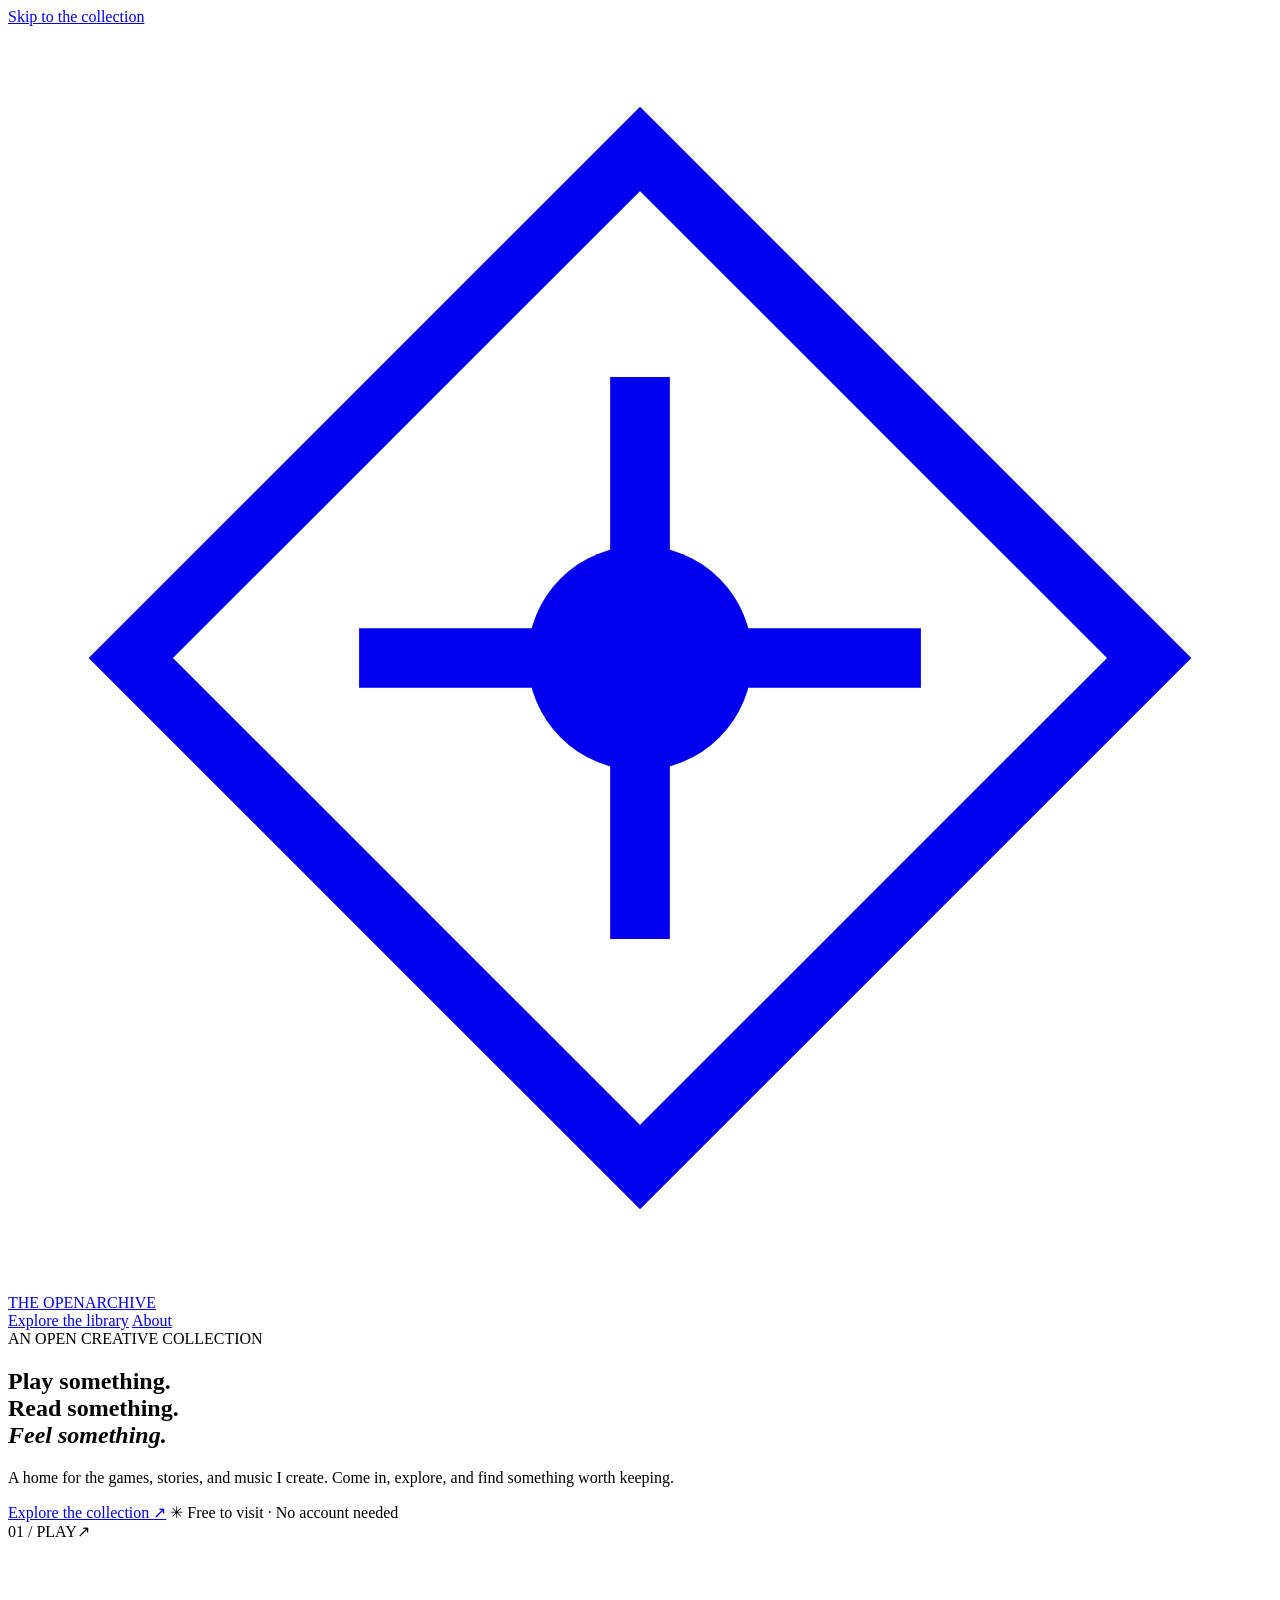
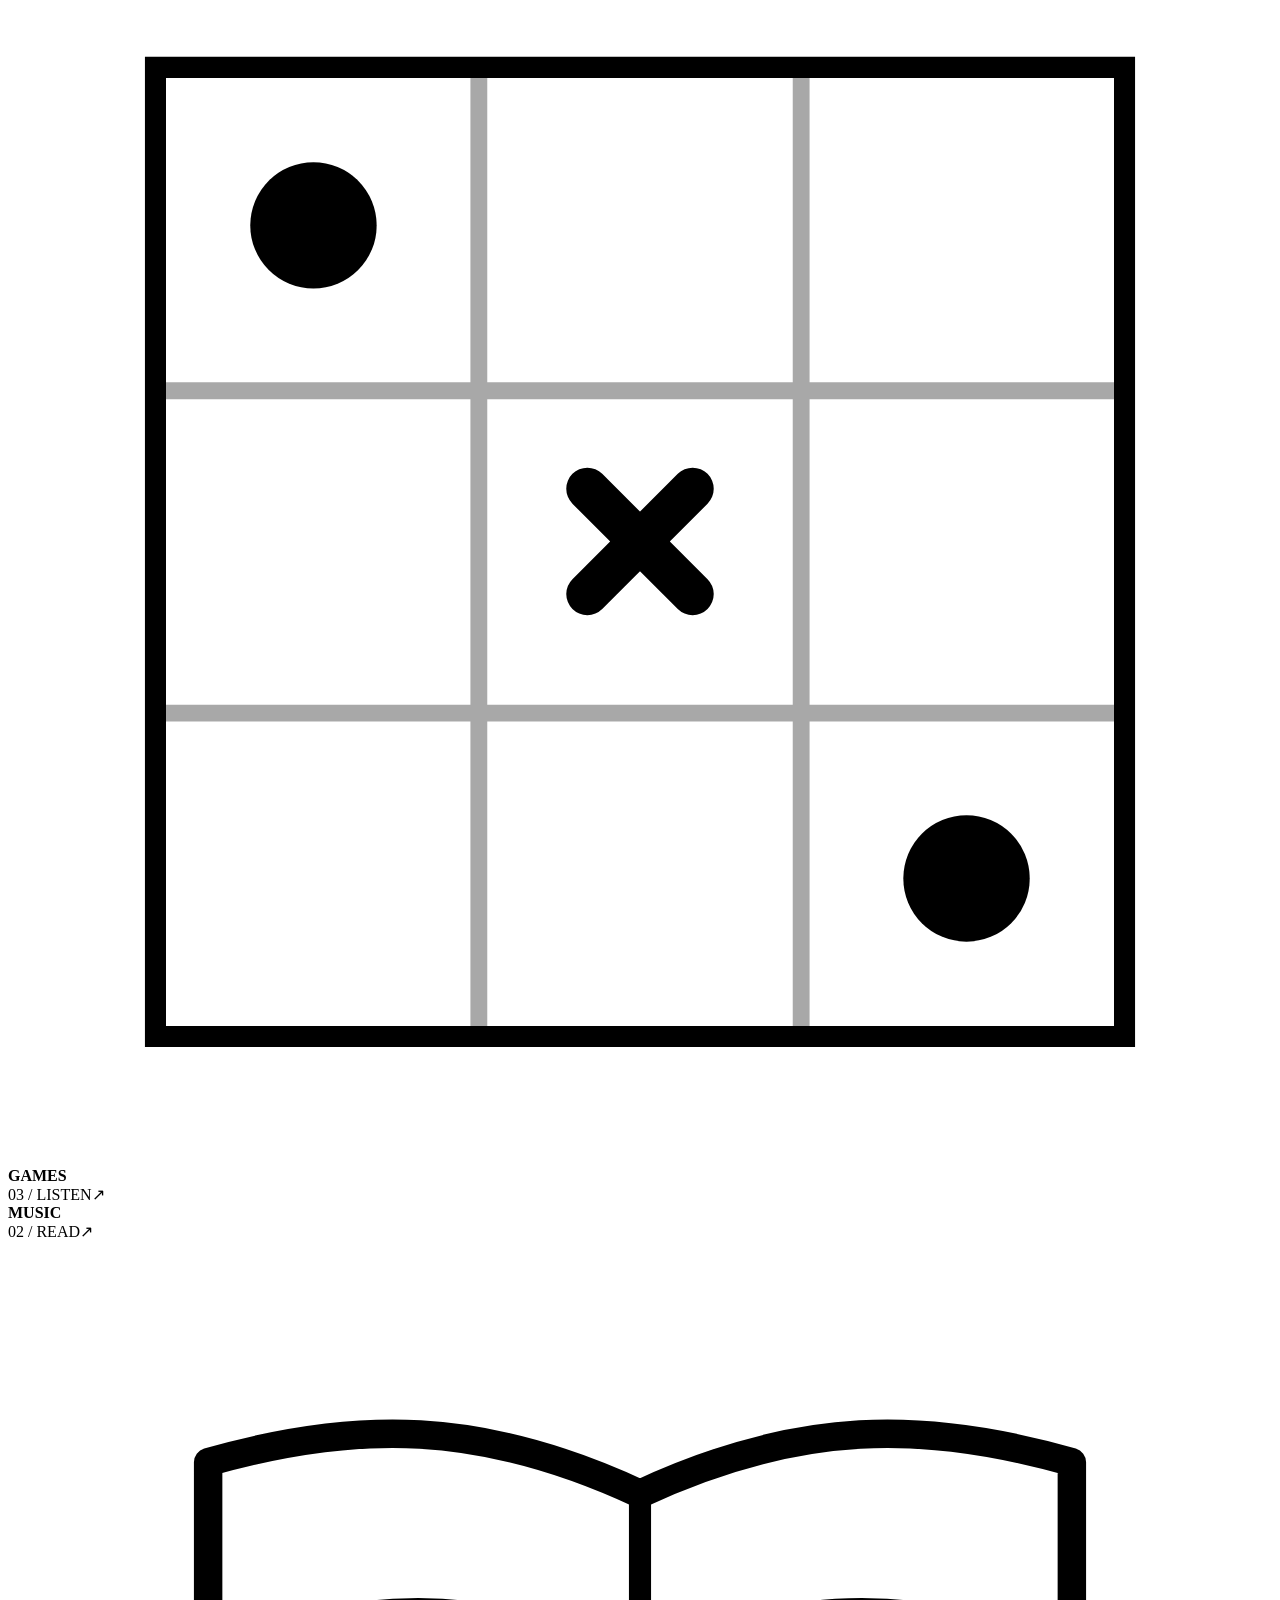
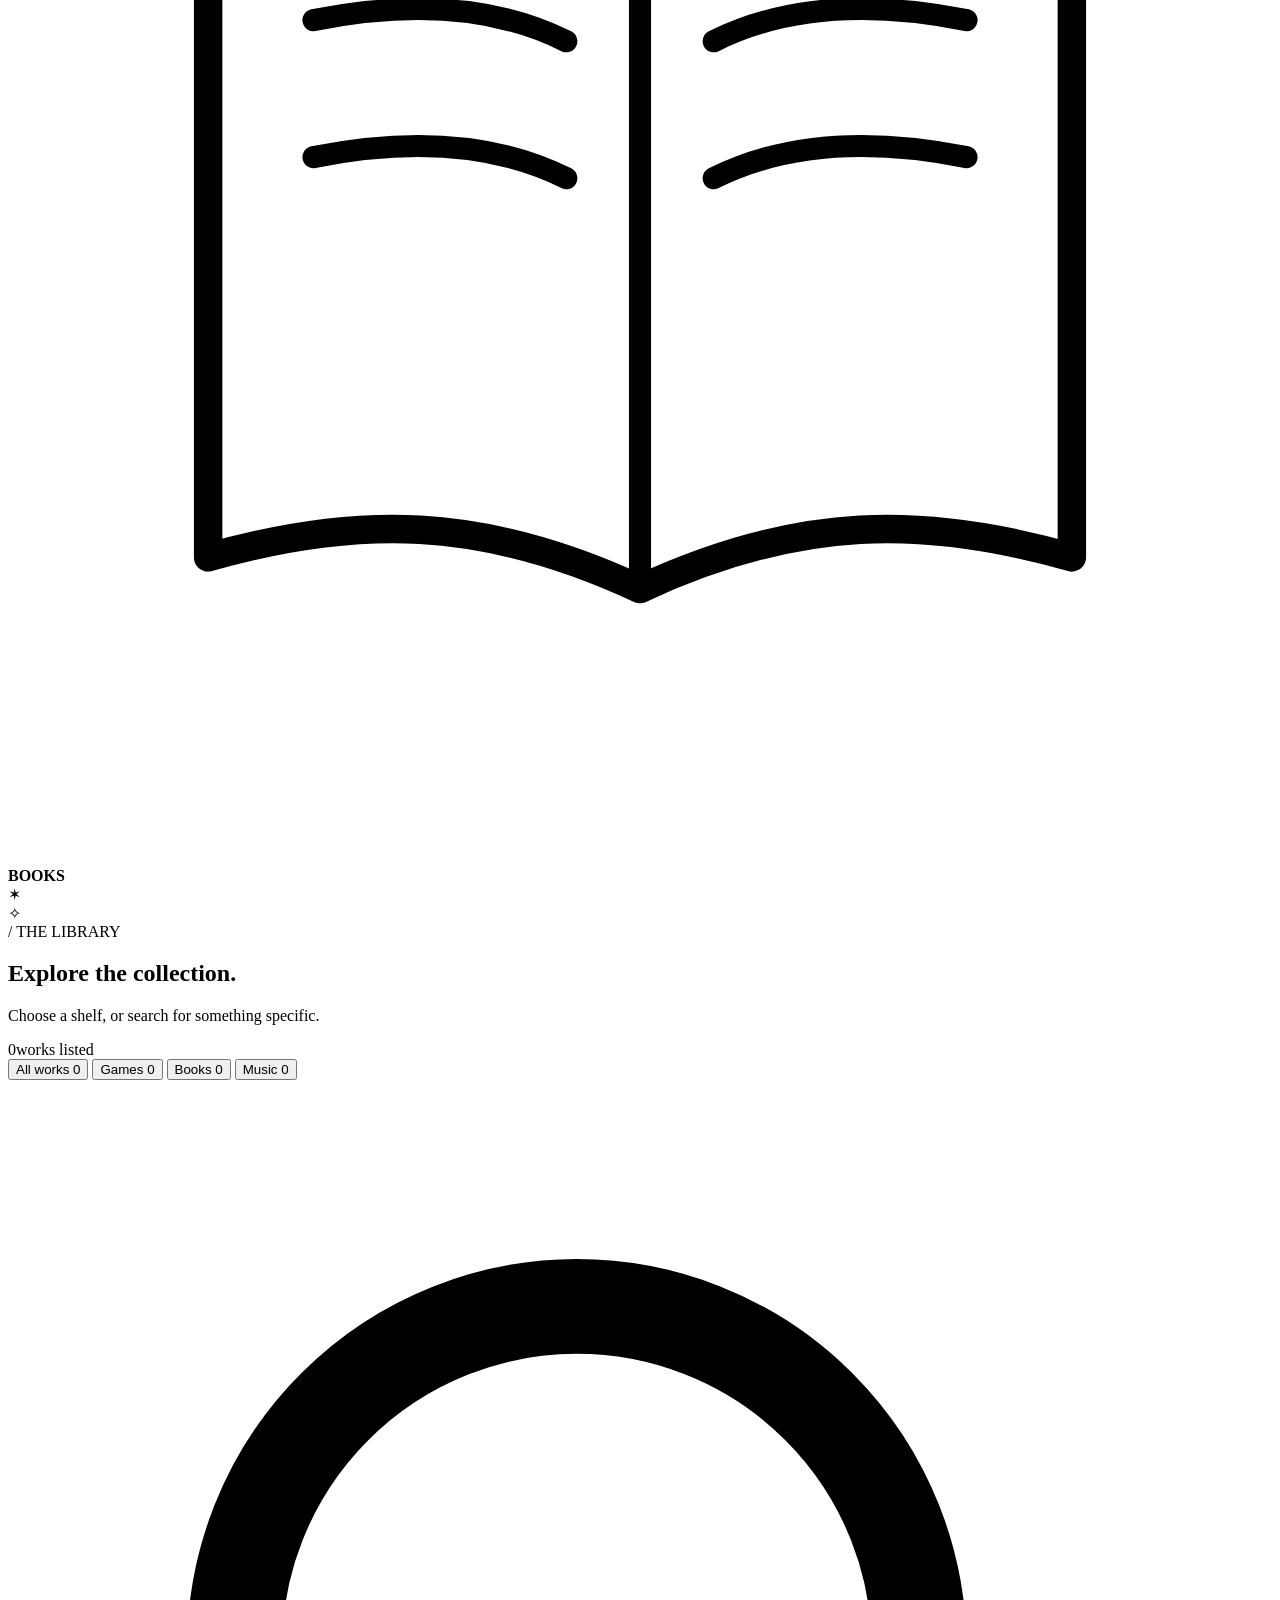
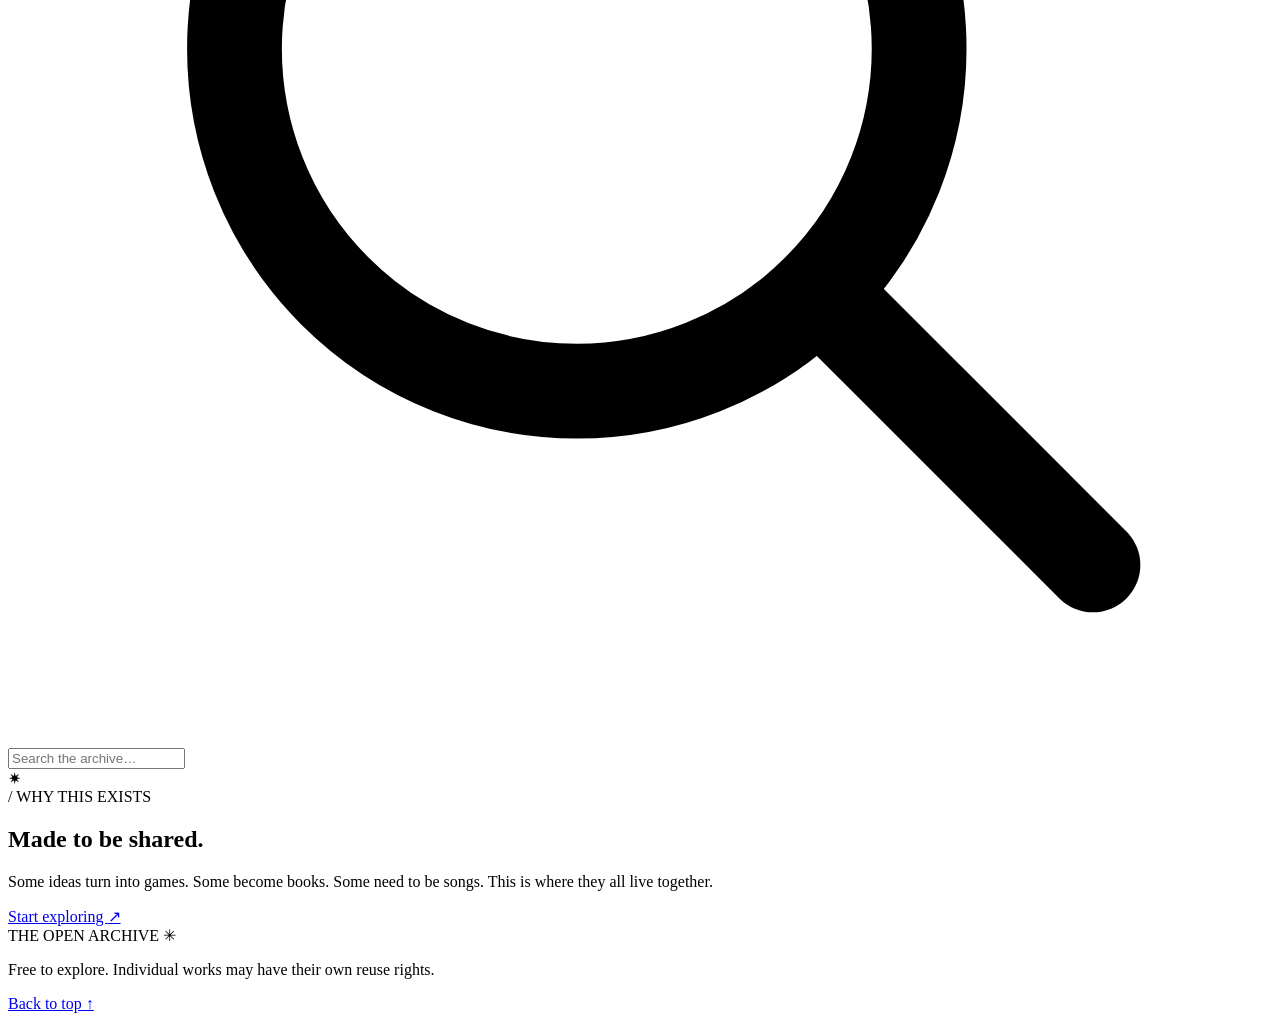
==== index.html @ f25e376e "Place index.html at site root for GitHub Pages" ====
<!doctype html>
<html lang="en">
<head>
  <meta charset="utf-8">
  <meta name="viewport" content="width=device-width, initial-scale=1">
  <meta name="theme-color" content="#11121b">
  <meta name="description" content="A free-to-visit creative library of original games, books, and songs.">
  <title>The Open Archive — Games, Books & Music</title>
  <link rel="icon" type="image/svg+xml" href="assets/favicon.svg">
  <link rel="stylesheet" href="styles.css">
  <script src="catalog.js" defer></script>
  <script src="app.js" defer></script>
</head>
<body>
  <a class="skip-link" href="#collection">Skip to the collection</a>
  <div class="page-glow" aria-hidden="true"></div>

  <header class="site-header container">
    <a class="brand" href="./" aria-label="The Open Archive — home">
      <span class="brand-mark" aria-hidden="true">
        <svg viewBox="0 0 36 36" fill="none"><path d="M18 3.5 32.5 18 18 32.5 3.5 18 18 3.5Z" stroke="currentColor" stroke-width="1.7"/><path d="M18 10v16M10 18h16" stroke="currentColor" stroke-width="1.7"/><circle cx="18" cy="18" r="3.2" fill="currentColor"/></svg>
      </span>
      <span class="brand-text">THE OPEN<span>ARCHIVE</span></span>
    </a>
    <nav class="header-nav" aria-label="Main navigation">
      <a href="#collection">Explore the library</a>
      <a href="#about" class="nav-about">About</a>
    </nav>
  </header>

  <main>
    <section class="hero container" aria-labelledby="hero-title">
      <div class="hero-copy">
        <div class="eyebrow"><span class="eyebrow-dot" aria-hidden="true"></span> AN OPEN CREATIVE COLLECTION</div>
        <h1 id="hero-title">Play something.<br>Read something.<br><em>Feel something.</em></h1>
        <p class="hero-description" id="site-intro">A home for the games, stories, and music I create. Come in, explore, and find something worth keeping.</p>
        <div class="hero-actions">
          <a class="primary-button" href="#collection">Explore the collection <span aria-hidden="true">↗</span></a>
          <span class="free-note"><span class="free-note-star" aria-hidden="true">✳</span> Free to visit · No account needed</span>
        </div>
      </div>

      <div class="hero-art" aria-hidden="true">
        <div class="art-orbit orbit-back"></div>
        <div class="art-orbit orbit-front"></div>
        <div class="art-card art-games"><div class="art-card-top"><span>01 / PLAY</span><span>↗</span></div><svg viewBox="0 0 120 116" fill="none"><path d="M14 12H106V104H14V12Z" stroke="currentColor" stroke-width="2"/><path d="M44.7 12V104M75.3 12V104M14 42.7H106M14 73.3H106" stroke="currentColor" stroke-opacity=".34" stroke-width="1.6"/><path d="m55 52 10 10m0-10L55 62" stroke="currentColor" stroke-width="4" stroke-linecap="round"/><circle cx="29" cy="27" r="6" fill="currentColor"/><circle cx="91" cy="89" r="6" fill="currentColor"/></svg><strong>GAMES</strong></div>
        <div class="art-card art-music"><div class="art-card-top"><span>03 / LISTEN</span><span>↗</span></div><div class="wave-bars"><i></i><i></i><i></i><i></i><i></i><i></i><i></i><i></i><i></i><i></i><i></i></div><strong>MUSIC</strong></div>
        <div class="art-card art-books"><div class="art-card-top"><span>02 / READ</span><span>↗</span></div><svg viewBox="0 0 120 116" fill="none"><path d="M60 24c-15-7-27-7-41-3v66c14-4 26-4 41 3 15-7 27-7 41-3V21c-14-4-26-4-41 3Z" stroke="currentColor" stroke-width="2.7" stroke-linejoin="round"/><path d="M60 24v66M29 36c10-2 18-1 24 2M29 49c10-2 18-1 24 2M67 38c6-3 14-4 24-2M67 51c6-3 14-4 24-2" stroke="currentColor" stroke-width="2.1" stroke-linecap="round"/></svg><strong>BOOKS</strong></div>
        <div class="art-spark art-spark-one">✶</div><div class="art-spark art-spark-two">✧</div>
      </div>
    </section>

    <section class="library-section" id="collection" aria-labelledby="collection-title">
      <div class="container">
        <div class="section-heading">
          <div><div class="section-overline">/ THE LIBRARY</div><h2 id="collection-title">Explore the collection<span class="title-dot">.</span></h2><p>Choose a shelf, or search for something specific.</p></div>
          <div class="collection-count"><span id="visible-count">0</span><span id="count-word">works listed</span></div>
        </div>
        <div class="toolbar">
          <div class="filter-tabs" role="group" aria-label="Filter by type">
            <button class="filter is-active" data-filter="all" type="button" aria-pressed="true">All works <span id="count-all">0</span></button>
            <button class="filter" data-filter="games" type="button" aria-pressed="false">Games <span id="count-games">0</span></button>
            <button class="filter" data-filter="books" type="button" aria-pressed="false">Books <span id="count-books">0</span></button>
            <button class="filter" data-filter="music" type="button" aria-pressed="false">Music <span id="count-music">0</span></button>
          </div>
          <label class="search-box" for="search-input">
            <svg viewBox="0 0 24 24" fill="none" aria-hidden="true"><circle cx="10.8" cy="10.8" r="6.5" stroke="currentColor" stroke-width="1.8"/><path d="m16 16 4.6 4.6" stroke="currentColor" stroke-width="1.8" stroke-linecap="round"/></svg>
            <input id="search-input" type="search" placeholder="Search the archive…" autocomplete="off" aria-label="Search games, books, and music">
          </label>
        </div>
        <div class="works-grid" id="works-grid" aria-live="polite"></div>
        <div class="empty-state" id="empty-state" hidden>
          <span class="empty-symbol" aria-hidden="true">✳</span>
          <h3 id="empty-title">Nothing on this shelf yet.</h3>
          <p id="empty-description">New work will appear here when it is added.</p>
          <button type="button" id="clear-filters">Show all works</button>
        </div>
      </div>
    </section>

    <section class="about-section container" id="about">
      <div class="about-icon" aria-hidden="true">✷</div>
      <div class="about-copy"><div class="section-overline">/ WHY THIS EXISTS</div><h2>Made to be shared.</h2><p id="about-text">Some ideas turn into games. Some become books. Some need to be songs. This is where they all live together.</p></div>
      <a href="#collection" class="about-link">Start exploring <span aria-hidden="true">↗</span></a>
    </section>
  </main>

  <footer class="site-footer"><div class="container footer-content"><div class="footer-brand">THE OPEN ARCHIVE <span>✳</span></div><p>Free to explore. Individual works may have their own reuse rights.</p><a href="#" id="back-to-top">Back to top ↑</a></div></footer>
</body>
</html>
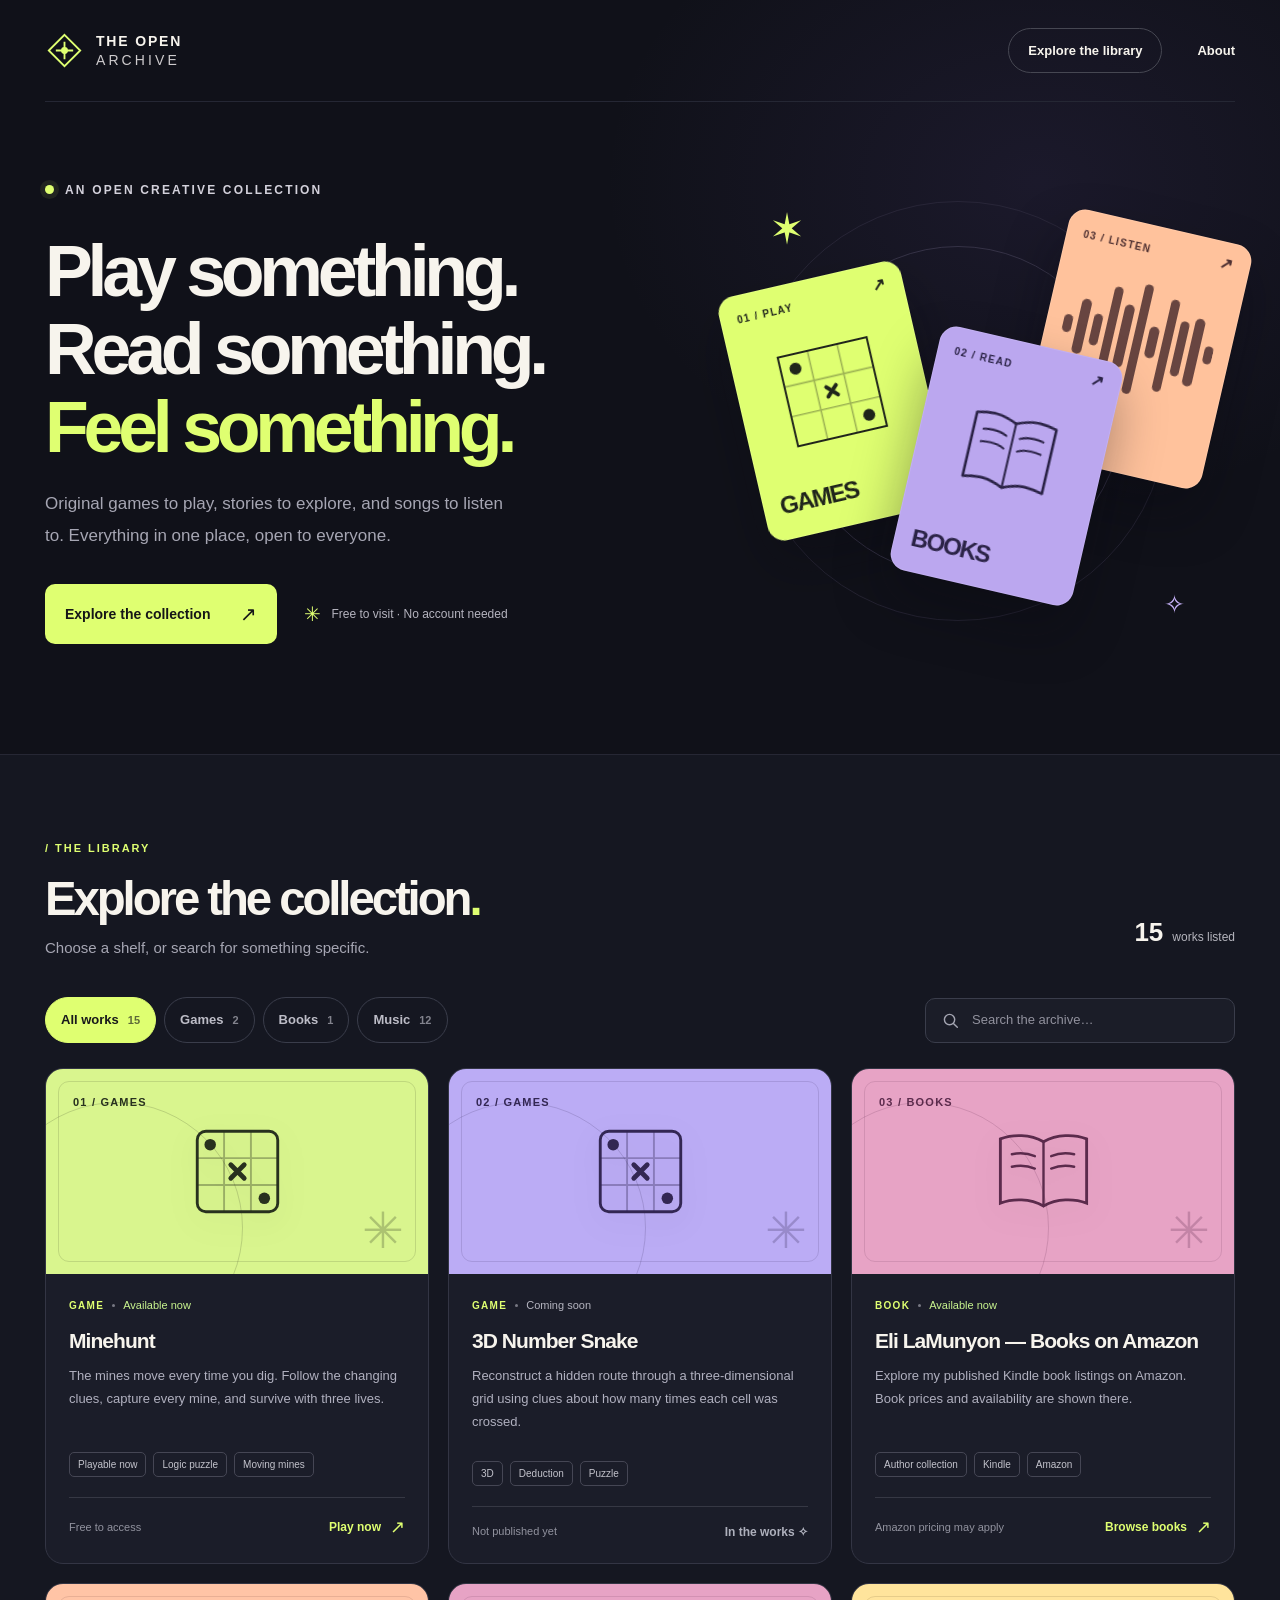
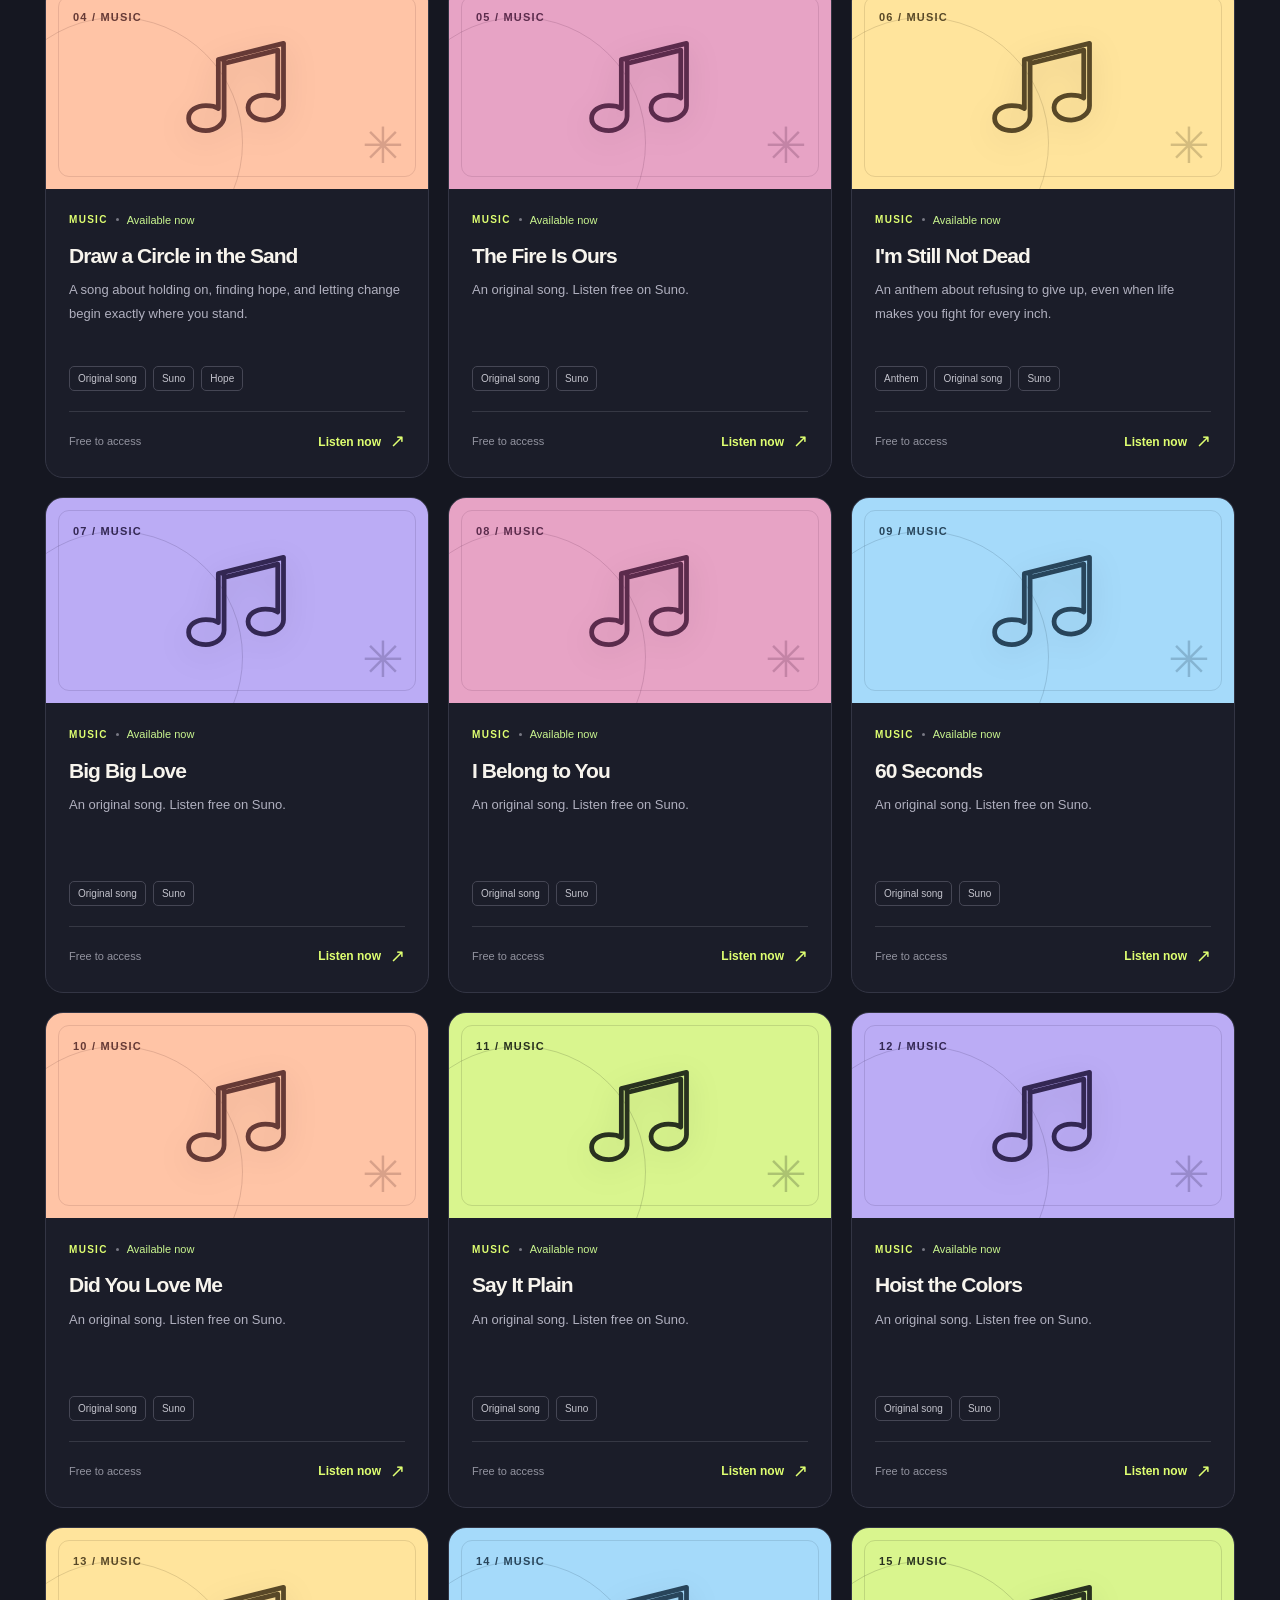
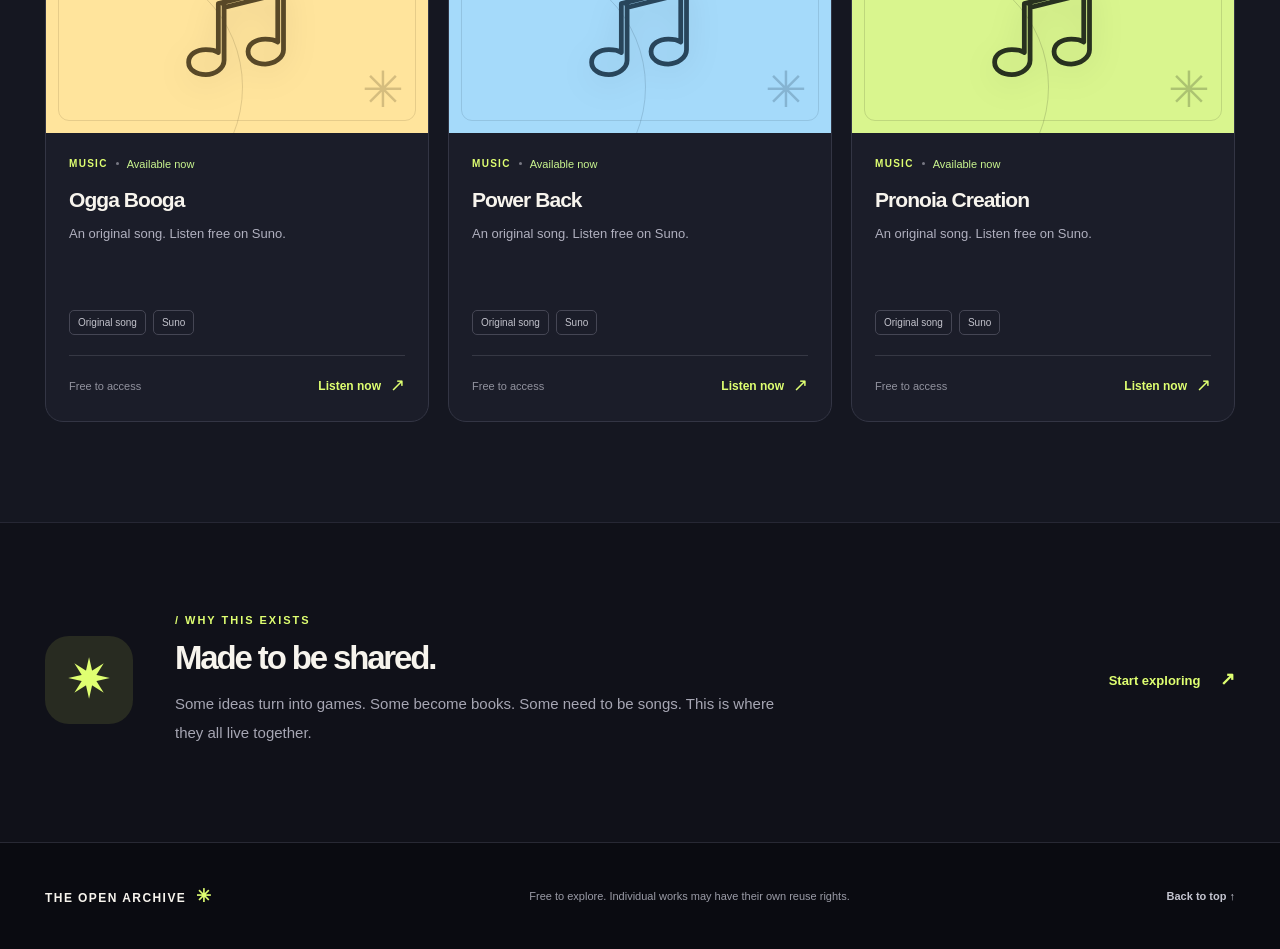
==== commit b4a6945e: "Fix Books tab visibility and refresh website assets" ====
--- a/index.html
+++ b/index.html
@@ -7,9 +7,9 @@
   <meta name="description" content="A free-to-visit creative library of original games, books, and songs.">
   <title>The Open Archive — Games, Books & Music</title>
   <link rel="icon" type="image/svg+xml" href="assets/favicon.svg">
-  <link rel="stylesheet" href="styles.css">
-  <script src="catalog.js" defer></script>
-  <script src="app.js" defer></script>
+  <link rel="stylesheet" href="styles.css?v=20261110-books-fix2">
+  <script src="catalog.js?v=20261110-books-fix2" defer></script>
+  <script src="app.js?v=20261110-books-fix2" defer></script>
 </head>
 <body>
   <a class="skip-link" href="#collection">Skip to the collection</a>
@@ -68,6 +68,14 @@
             <input id="search-input" type="search" placeholder="Search the archive…" autocomplete="off" aria-label="Search games, books, and music">
           </label>
         </div>
+        <div class="books-shortcut" id="books-shortcut" hidden>
+          <div class="books-shortcut-copy">
+            <span class="books-shortcut-eyebrow">/ AUTHOR BOOKSHELF</span>
+            <strong>Find my books on Amazon.</strong>
+            <p>Browse my Kindle book listings. Amazon displays current prices and availability.</p>
+          </div>
+          <a href="https://www.amazon.com/s?k=eli+lamunyon&amp;i=digital-text" target="_blank" rel="noopener noreferrer">Browse books on Amazon <span aria-hidden="true">↗</span></a>
+        </div>
         <div class="works-grid" id="works-grid" aria-live="polite"></div>
         <div class="empty-state" id="empty-state" hidden>
           <span class="empty-symbol" aria-hidden="true">✳</span>
--- a/styles.css
+++ b/styles.css
@@ -0,0 +1,12 @@
+:root{color-scheme:dark;--bg:#101119;--bg-alt:#151721;--surface:#1b1d29;--surface-bright:#242633;--ink:#f7f4ed;--muted:#a6a6b3;--line:#333544;--lime:#dfff71;--purple:#bfa9fa;--orange:#ffc397;--blue:#a5d9fa;--radius:18px}*{box-sizing:border-box}html{scroll-behavior:smooth}body{margin:0;background:var(--bg);color:var(--ink);font-family:Inter,ui-sans-serif,-apple-system,BlinkMacSystemFont,"Segoe UI",Arial,sans-serif;line-height:1.5;-webkit-font-smoothing:antialiased}button,input{font:inherit}a{color:inherit;text-decoration:none}button{cursor:pointer}.container{width:min(1190px,calc(100% - 80px));margin-inline:auto}.skip-link{position:absolute;z-index:100;left:16px;top:-80px;background:white;color:black;padding:12px}.skip-link:focus{top:16px}.page-glow{pointer-events:none;position:absolute;inset:0 0 auto;height:760px;background:radial-gradient(ellipse 47% 60% at 81% 24%,rgba(103,79,165,.13),transparent 72%);z-index:-1}.site-header{display:flex;align-items:center;justify-content:space-between;height:102px;border-bottom:1px solid #252734}.brand{display:flex;align-items:center;gap:12px}.brand-mark{width:39px;height:39px;color:var(--lime);display:grid;place-items:center}.brand-mark svg{width:100%}.brand-text{display:flex;flex-direction:column;gap:0;font-size:14px;line-height:1.02;font-weight:900;letter-spacing:.13em}.brand-text span{font-weight:500;letter-spacing:.22em;color:#cecbcd;margin-top:5px}.header-nav{display:flex;align-items:center;gap:35px;font-weight:600;font-size:13px}.header-nav a{transition:color .2s}.header-nav a:hover{color:var(--lime)}.header-nav a:first-child{border:1px solid #464752;padding:12px 19px;border-radius:999px}.header-nav a:first-child:hover{border-color:var(--lime)}.hero{min-height:626px;display:grid;grid-template-columns:1.05fr .95fr;align-items:center;gap:12px;padding-block:75px 110px}.eyebrow{display:inline-flex;align-items:center;gap:11px;font-size:12px;letter-spacing:.18em;color:#d3d1db;font-weight:700}.eyebrow-dot{height:9px;width:9px;border-radius:50%;background:var(--lime);box-shadow:0 0 0 5px rgba(223,255,113,.08)}.hero h1{font-size:clamp(3.4rem,5.6vw,5.75rem);font-weight:760;letter-spacing:-.073em;line-height:1.09;margin:31px 0 22px}.hero h1 em{font-style:normal;color:var(--lime)}.hero-description{color:var(--muted);font-size:17px;line-height:1.85;max-width:480px;margin:0}.hero-actions{display:flex;align-items:center;gap:27px;margin-top:33px;flex-wrap:wrap}.primary-button{background:var(--lime);color:#151617;border:0;border-radius:10px;padding:15px 20px;display:inline-flex;align-items:center;gap:30px;font-size:14px;font-weight:800;transition:transform .2s,background .2s}.primary-button:hover{background:#efffa7;transform:translateY(-2px)}.primary-button span{font-size:20px;font-weight:400}.free-note{display:inline-flex;align-items:center;gap:10px;font-size:12px;color:#b5b4bf}.free-note-star{color:var(--lime);font-size:20px}.hero-art{position:relative;height:435px;margin-left:5px}.art-orbit{position:absolute;width:330px;height:330px;border:1px solid #353246;border-radius:50%;left:calc(50% - 165px);top:calc(50% - 165px)}.orbit-front{width:420px;height:420px;left:calc(50% - 210px);top:calc(50% - 210px);opacity:.55}.art-card{position:absolute;width:187px;height:250px;border-radius:17px;padding:17px 17px 16px;display:flex;flex-direction:column;justify-content:space-between;box-shadow:0 27px 52px #0809115c,0 0 0 1px #ffffff19 inset;transform-style:preserve-3d}.art-card-top{display:flex;justify-content:space-between;font-size:10px;font-weight:800;letter-spacing:.13em}.art-card-top span:last-child{font-size:16px;line-height:.6}.art-card strong{font-size:24px;letter-spacing:-.07em}.art-card svg{width:100%;height:115px;align-self:center}.art-games{left:11%;top:19%;background:#dfff71;color:#20251b;transform:rotate(-13deg);z-index:2}.art-books{left:42%;top:34%;background:#bba7ef;color:#2b2347;transform:rotate(13deg);z-index:3}.art-music{right:1%;top:7%;background:#ffc29c;color:#4e2f30;transform:rotate(13deg);z-index:1}.wave-bars{height:115px;display:flex;align-items:center;justify-content:space-between;gap:5px}.wave-bars i{flex:1;background:currentColor;border-radius:100px;opacity:.85}.wave-bars i:nth-child(1),.wave-bars i:nth-child(11){height:16%}.wave-bars i:nth-child(2),.wave-bars i:nth-child(9){height:48%}.wave-bars i:nth-child(3),.wave-bars i:nth-child(7){height:28%}.wave-bars i:nth-child(4),.wave-bars i:nth-child(8){height:82%}.wave-bars i:nth-child(5){height:55%}.wave-bars i:nth-child(6){height:98%}.wave-bars i:nth-child(10){height:60%}.art-spark{position:absolute;color:var(--lime)}.art-spark-one{font-size:43px;top:1%;left:16%}.art-spark-two{font-size:25px;bottom:1%;right:9%;color:#cab5fd}.library-section{background:var(--bg-alt);padding:85px 0 100px;border-top:1px solid #262734;border-bottom:1px solid #262734;scroll-margin-top:20px}.section-heading{display:flex;justify-content:space-between;align-items:end;gap:25px}.section-overline{font-size:11px;letter-spacing:.18em;font-weight:800;color:var(--lime)}.section-heading h2,.about-copy h2{font-size:clamp(2rem,3.7vw,3.45rem);letter-spacing:-.065em;line-height:1.1;margin:16px 0 12px}.title-dot{color:var(--lime)}.section-heading p,.about-copy p{color:var(--muted);font-size:15px;margin:0}.collection-count{display:flex;align-items:baseline;gap:9px;white-space:nowrap;color:#b5b5bd;font-size:12px;margin-bottom:7px}.collection-count #visible-count{font-size:26px;color:var(--ink);font-weight:800}.toolbar{display:flex;justify-content:space-between;align-items:center;gap:15px;margin:38px 0 25px}.filter-tabs{display:flex;gap:8px;flex-wrap:wrap}.filter{background:transparent;color:#bdbdc7;border:1px solid #3a3d4b;border-radius:100px;padding:12px 15px;font-size:13px;font-weight:700;display:flex;align-items:center;gap:9px;transition:all .16s}.filter:hover{border-color:#9495a5;color:white}.filter.is-active{background:var(--lime);border-color:var(--lime);color:#18191b}.filter span{opacity:.65;font-size:11px}.search-box{min-width:250px;max-width:310px;flex:1;height:45px;display:flex;align-items:center;gap:10px;padding:0 15px;border:1px solid #3a3d4b;background:#1b1d28;border-radius:10px;color:#a4a5b2}.search-box:focus-within{border-color:var(--lime);box-shadow:0 0 0 2px #dfff711b}.search-box svg{height:19px;width:19px;flex-shrink:0}.search-box input{width:100%;min-width:0;background:transparent;border:0;outline:0;color:white;font-size:13px}.search-box input::placeholder{color:#91919d}.works-grid{display:grid;grid-template-columns:repeat(3,minmax(0,1fr));gap:19px}.work-card{background:var(--surface);border:1px solid #333544;border-radius:var(--radius);overflow:hidden;min-width:0;display:flex;flex-direction:column;transition:transform .22s,border-color .22s,box-shadow .22s}.work-card:hover{transform:translateY(-4px);border-color:#70717d;box-shadow:0 20px 28px rgba(0,0,0,.12)}.work-cover{height:205px;position:relative;display:flex;align-items:center;justify-content:center;overflow:hidden}.work-cover::before{content:"";position:absolute;inset:12px;border:1px solid currentColor;opacity:.15;border-radius:11px}.work-cover::after{content:"";position:absolute;left:-55px;bottom:-80px;width:250px;height:250px;border:1px solid currentColor;border-radius:50%;opacity:.18}.work-cover svg{width:115px;height:115px;position:relative;z-index:1;filter:drop-shadow(0 9px 15px #0000001b)}.work-cover .cover-number{position:absolute;top:25px;left:27px;font-size:11px;font-weight:850;letter-spacing:.11em}.work-cover .cover-corner{position:absolute;right:24px;bottom:18px;font-size:50px;line-height:1;opacity:.25}.accent-lime{background:#d9f58e;color:#28311f}.accent-purple{background:#bbacf5;color:#332753}.accent-orange{background:#ffc4a6;color:#663a36}.accent-blue{background:#a5dafa;color:#28455b}.accent-rose{background:#e7a3c5;color:#5b2b4c}.accent-yellow{background:#ffe49c;color:#584827}.work-details{display:flex;flex-direction:column;flex:1;padding:23px 23px 22px}.card-meta{display:flex;align-items:center;gap:8px;flex-wrap:wrap;margin-bottom:15px}.card-category{font-size:10px;font-weight:850;letter-spacing:.13em;color:var(--lime);text-transform:uppercase}.card-meta-sep{width:3px;height:3px;background:#787984;border-radius:50%}.card-status{font-size:11px;color:#b5b5c0}.card-status.is-live{color:#c9f58f}.work-details h3{font-size:21px;font-weight:750;letter-spacing:-.045em;line-height:1.2;margin:0 0 10px}.work-description{font-size:13px;line-height:1.8;color:#b0b0bf;margin:0;min-height:68px;flex:1}.tag-list{display:flex;gap:7px;flex-wrap:wrap;margin-top:20px}.work-tag{border:1px solid #454654;border-radius:5px;padding:4px 8px;color:#c3c3cc;font-size:10px}.card-divider{height:1px;background:#363844;margin:20px 0 16px}.card-bottom{display:flex;justify-content:space-between;align-items:center;gap:10px}.card-bottom small{font-size:11px;color:#92939f}.work-link{font-size:12px;font-weight:800;color:var(--lime);display:inline-flex;align-items:center;gap:9px}.work-link:hover{text-decoration:underline}.work-link .arrow{font-size:18px;font-weight:400}.coming-label{font-size:12px;color:#aeb0bc;font-weight:600}.empty-state{padding:70px 20px;text-align:center;background:#1b1d27;border:1px dashed #444654;border-radius:17px}.empty-state[hidden]{display:none}.empty-symbol{font-size:40px;color:var(--lime)}.empty-state h3{font-size:23px;margin:12px 0 6px}.empty-state p{color:var(--muted);margin:0 0 25px}.empty-state button{border:1px solid #7a7d89;border-radius:9px;color:white;background:transparent;padding:10px 17px}.empty-state button:hover{border-color:var(--lime)}.about-section{display:grid;grid-template-columns:100px 1fr auto;gap:30px;align-items:center;padding-top:89px;padding-bottom:95px}.about-icon{width:88px;height:88px;border-radius:24px;background:#282b21;color:var(--lime);font-size:55px;display:grid;place-items:center}.about-copy h2{font-size:33px;margin:11px 0 14px}.about-copy p{max-width:620px;line-height:1.9}.about-link{font-size:13px;font-weight:800;white-space:nowrap;color:var(--lime)}.about-link span{margin-left:16px;font-size:18px}.site-footer{background:#0a0b11;border-top:1px solid #282934}.footer-content{min-height:106px;display:flex;align-items:center;justify-content:space-between;gap:20px}.footer-brand{font-size:12px;letter-spacing:.12em;font-weight:850;white-space:nowrap}.footer-brand span{color:var(--lime);font-size:18px;margin-left:5px}.footer-content p{font-size:11px;color:#9b9ca7}.footer-content>a{font-size:11px;font-weight:700;color:#c4c5d0;white-space:nowrap}a:focus-visible,button:focus-visible,input:focus-visible{outline:3px solid var(--lime);outline-offset:4px}@media(max-width:1050px){.hero{grid-template-columns:1fr 1fr}.hero h1{font-size:clamp(3.2rem,5.4vw,4.7rem)}.hero-art{transform:scale(.85);transform-origin:center}.toolbar{align-items:stretch;flex-direction:column}.search-box{max-width:none}.works-grid{grid-template-columns:repeat(2,minmax(0,1fr))}}@media(max-width:720px){.container{width:min(100% - 38px,560px)}.site-header{height:84px}.header-nav{gap:14px}.header-nav .nav-about{display:none}.header-nav a:first-child{font-size:11px;padding:10px 12px}.brand-text{font-size:12px}.brand-mark{width:31px}.hero{display:block;min-height:0;padding-top:57px;padding-bottom:45px}.hero h1{font-size:clamp(2.9rem,10vw,4.2rem);margin:23px 0 15px}.hero-description{font-size:15px;line-height:1.75}.hero-actions{margin-top:26px;gap:17px}.hero-art{margin:32px auto 0;width:min(400px,100%);height:300px;transform:scale(.75);transform-origin:top center}.art-orbit{width:280px;height:280px;left:calc(50% - 140px);top:calc(50% - 140px)}.orbit-front{width:360px;height:360px;left:calc(50% - 180px);top:calc(50% - 180px)}.art-card{width:175px;height:230px}.art-games{left:2%}.art-books{left:39%;top:31%}.art-music{right:-11%}.library-section{padding:59px 0 67px}.section-heading{align-items:start}.section-heading h2{font-size:33px}.section-heading p{font-size:13px}.collection-count{display:none}.toolbar{margin:29px 0 22px}.filter-tabs{display:grid;grid-template-columns:repeat(4,minmax(0,1fr));gap:5px}.filter{justify-content:center;padding:11px 6px;gap:5px;font-size:11px}.filter span{font-size:10px}.works-grid{grid-template-columns:1fr}.work-cover{height:215px}.work-description{min-height:0}.about-section{grid-template-columns:62px 1fr;gap:15px;padding-block:63px}.about-icon{width:58px;height:58px;font-size:36px;border-radius:15px}.about-copy h2{font-size:27px}.about-link{grid-column:2}.footer-content{padding-block:26px;min-height:0;align-items:start;flex-direction:column;gap:9px}.footer-content p{margin:0}.footer-content>a{margin-top:5px}}@media(prefers-reduced-motion:reduce){html{scroll-behavior:auto}*,*::before,*::after{animation:none!important;transition:none!important}}
+
+/* Direct author link, displayed when the Books filter is selected. */
+.books-shortcut{display:flex;align-items:center;justify-content:space-between;gap:28px;margin-bottom:24px;padding:28px 30px;border:1px solid #625472;border-radius:18px;background:linear-gradient(115deg,#352d45,#242133)}
+.books-shortcut[hidden]{display:none}
+.books-shortcut-copy{min-width:0}
+.books-shortcut-eyebrow{display:block;color:#d9baff;font-size:10px;letter-spacing:.17em;font-weight:850;margin-bottom:8px}
+.books-shortcut strong{display:block;color:#fff;font-size:clamp(20px,3vw,27px);letter-spacing:-.04em}
+.books-shortcut p{color:#c4bcce;font-size:13px;line-height:1.6;margin:6px 0 0}
+.books-shortcut a{display:inline-flex;align-items:center;gap:18px;flex-shrink:0;padding:14px 18px;border-radius:10px;background:#dfff71;color:#1c2316;font-size:13px;font-weight:850}
+.books-shortcut a:hover{background:#ecffa9}
+@media(max-width:720px){.books-shortcut{flex-direction:column;align-items:stretch;padding:21px;gap:18px}.books-shortcut a{justify-content:space-between}}
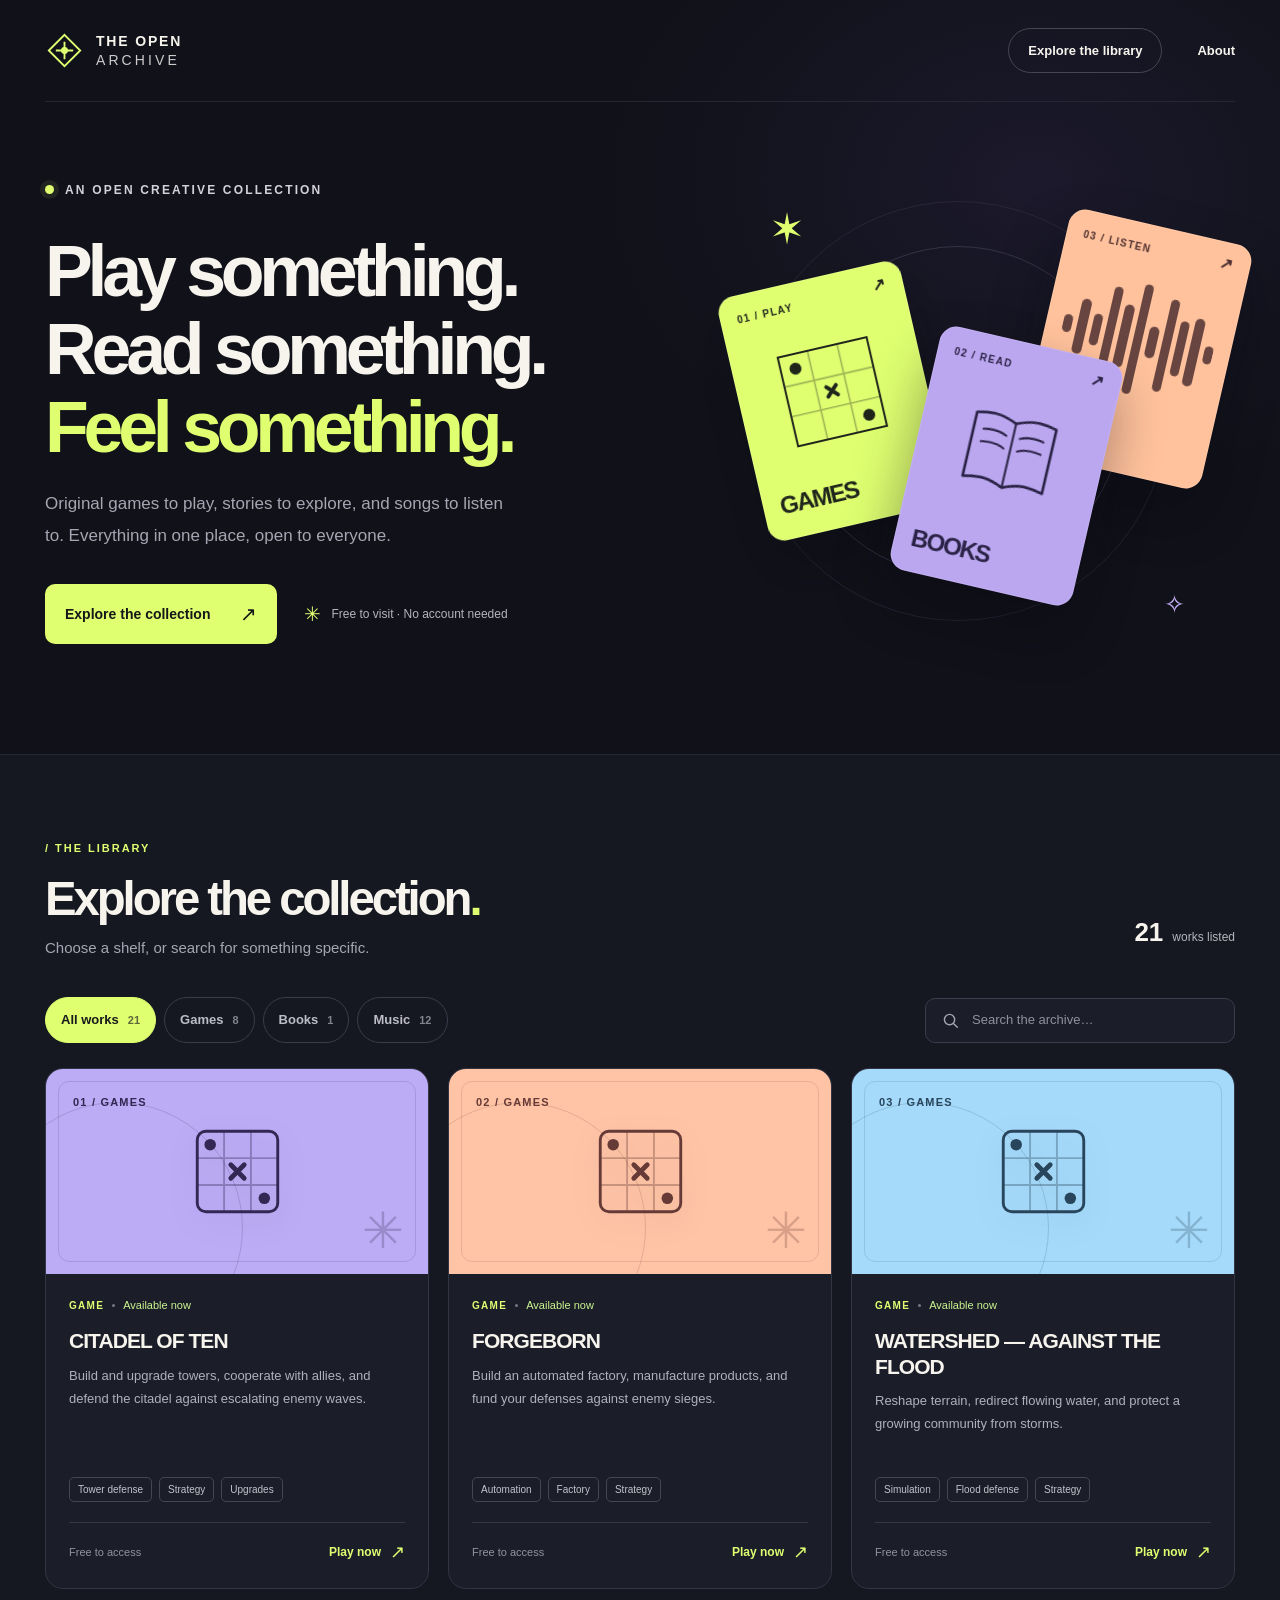
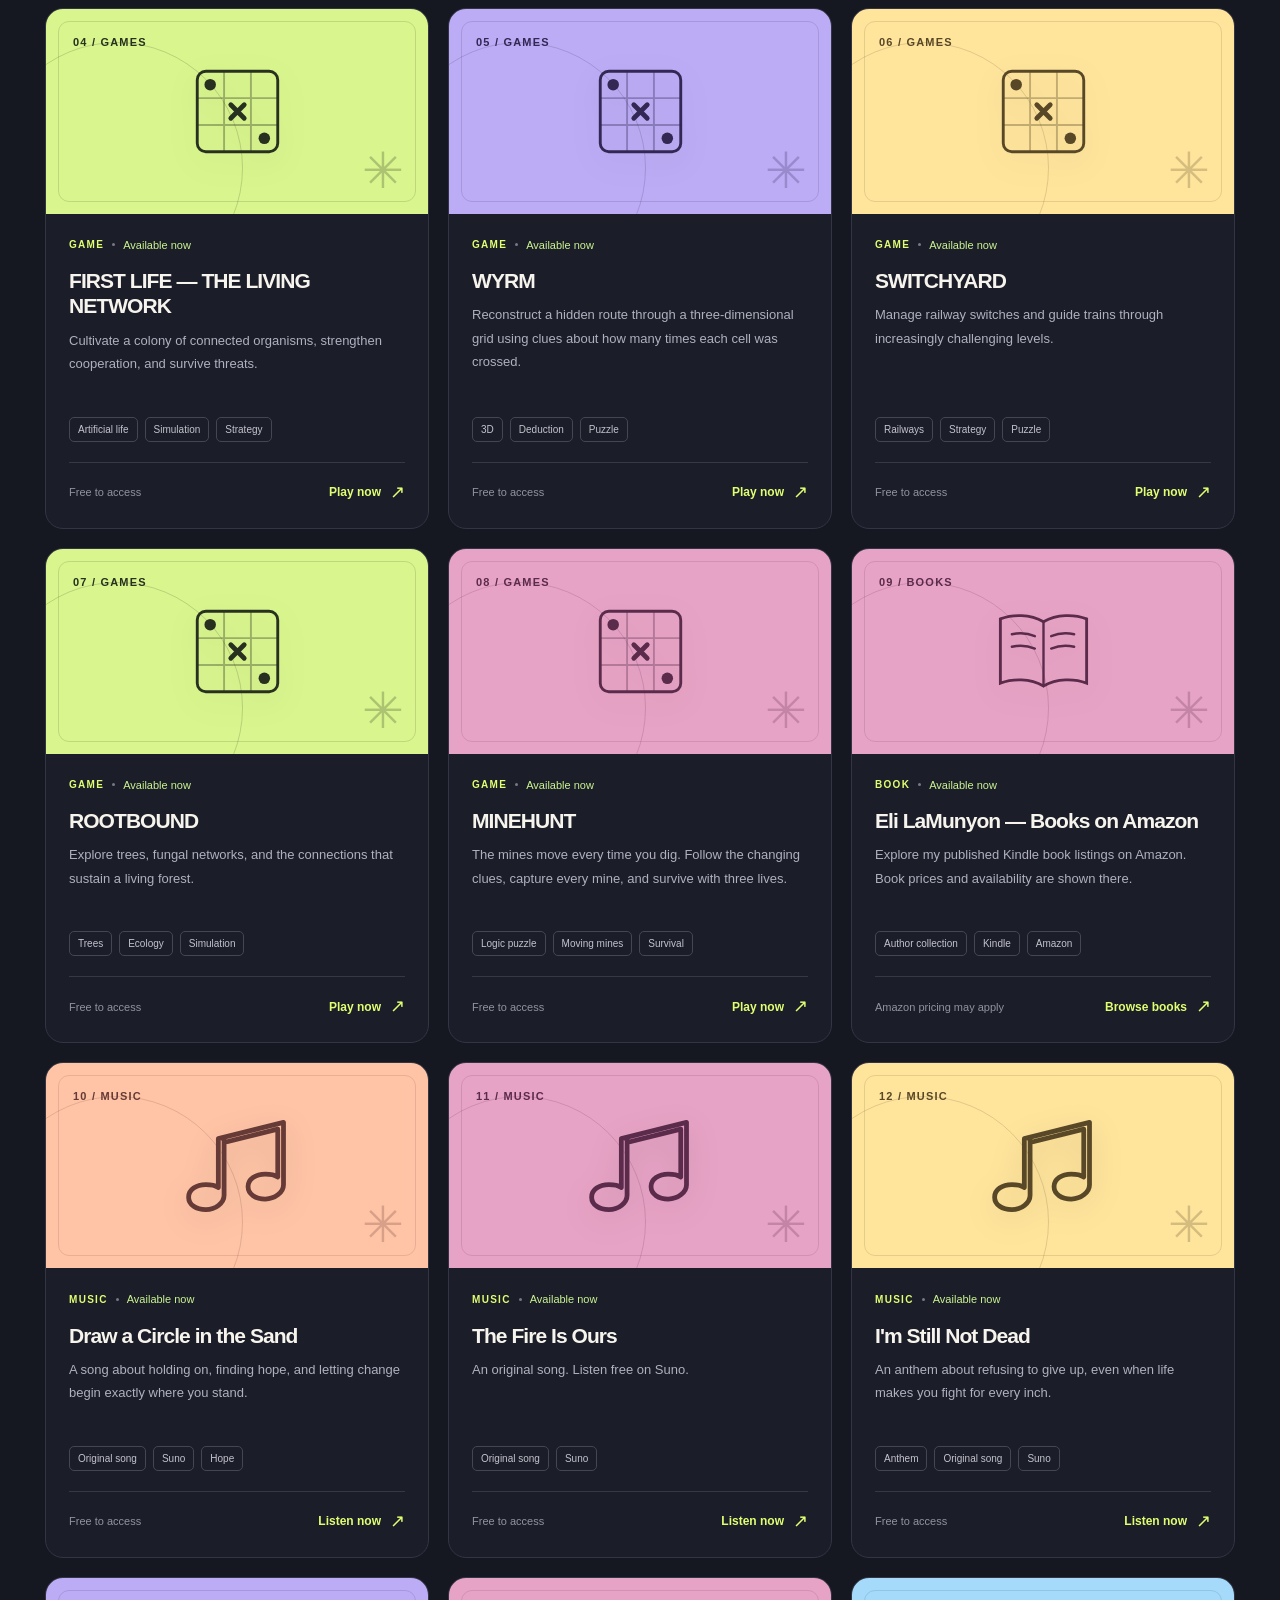
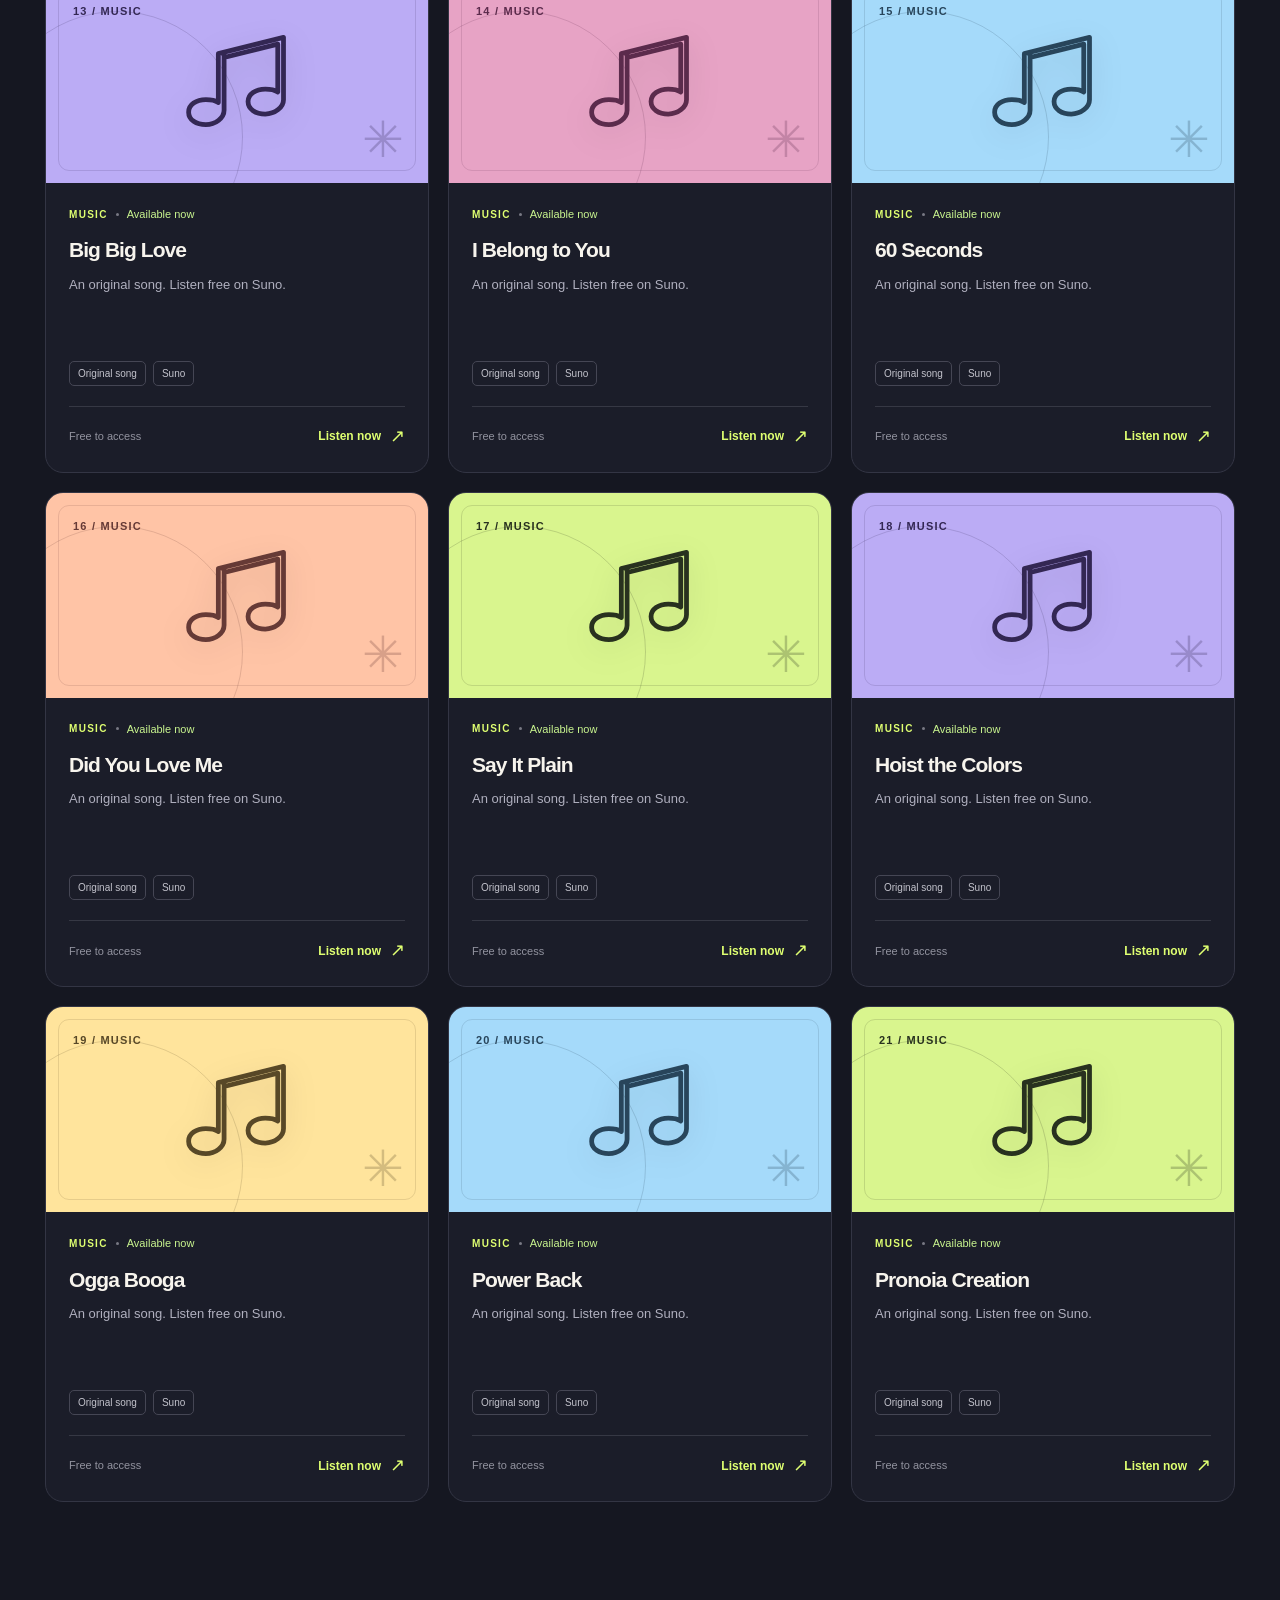
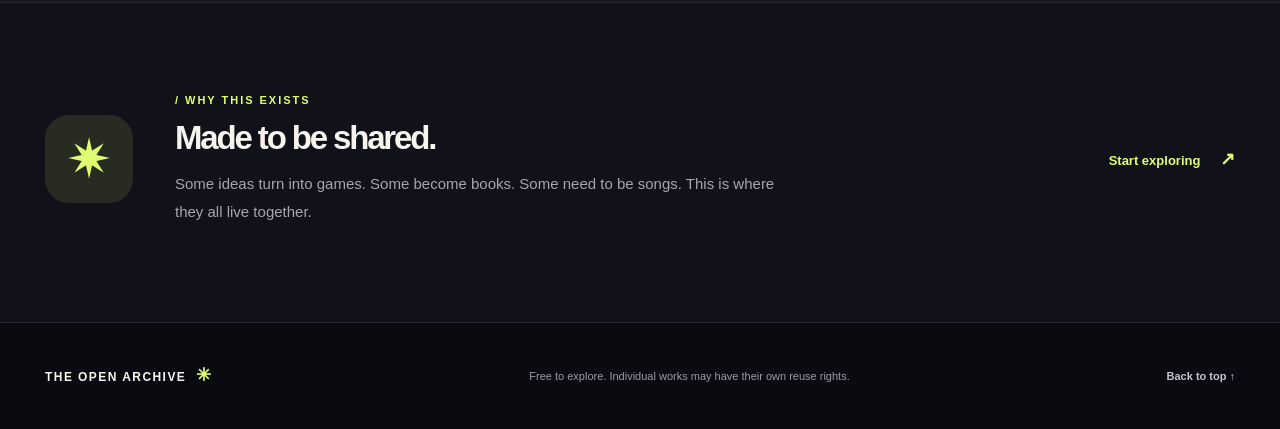
==== commit 7c3580db: "Refresh game catalog and application assets" ====
--- a/index.html
+++ b/index.html
@@ -7,9 +7,9 @@
   <meta name="description" content="A free-to-visit creative library of original games, books, and songs.">
   <title>The Open Archive — Games, Books & Music</title>
   <link rel="icon" type="image/svg+xml" href="assets/favicon.svg">
-  <link rel="stylesheet" href="styles.css?v=20261110-books-fix2">
-  <script src="catalog.js?v=20261110-books-fix2" defer></script>
-  <script src="app.js?v=20261110-books-fix2" defer></script>
+  <link rel="stylesheet" href="styles.css?v=20261110-books-fix3">
+  <script src="catalog.js?v=20261124-playgama" defer></script>
+  <script src="app.js?v=20261124-playgama" defer></script>
 </head>
 <body>
   <a class="skip-link" href="#collection">Skip to the collection</a>
